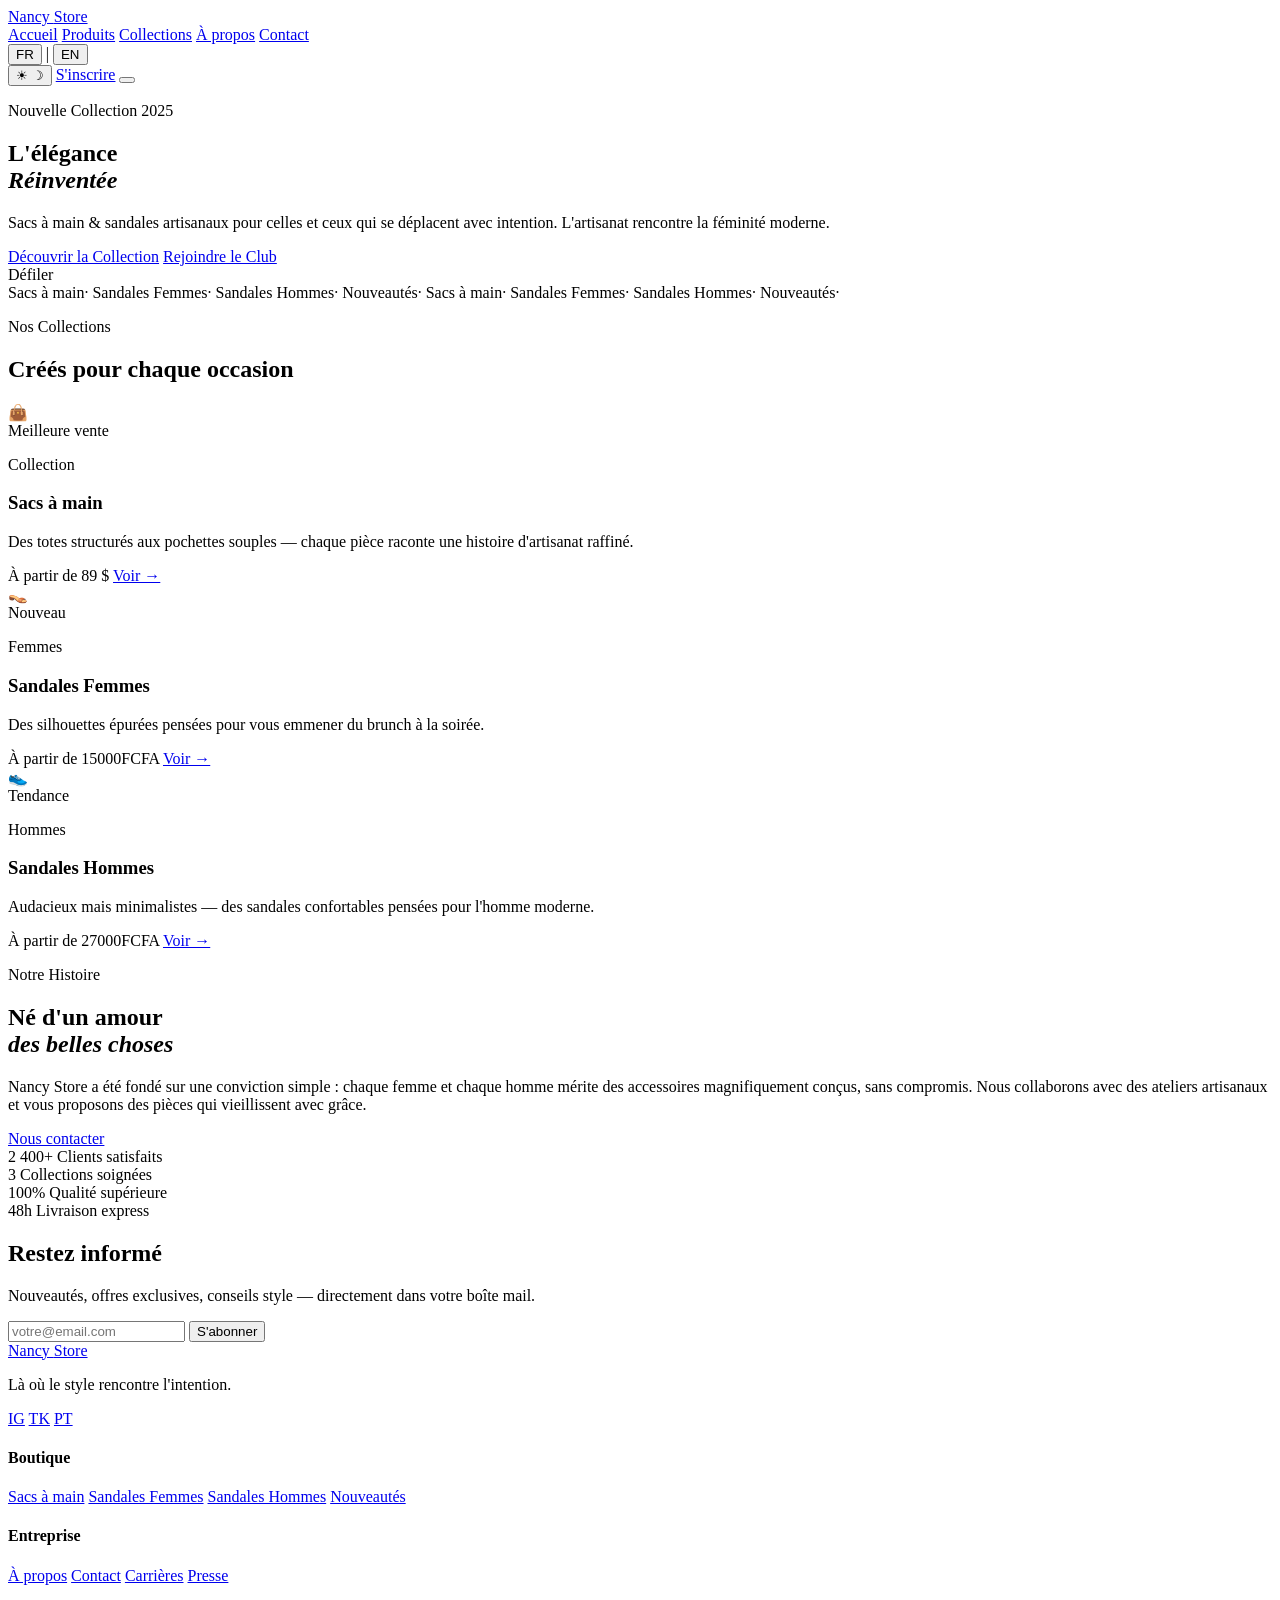
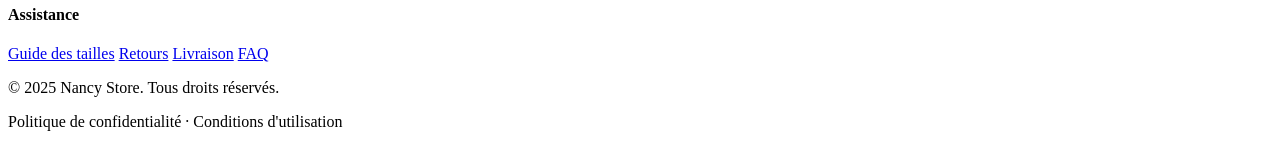
==== index.html @ c0d3f036 "Add files via upload" ====
<!DOCTYPE html>
<html lang="fr" data-theme="light">
<head>
  <meta charset="UTF-8" />
  <meta name="viewport" content="width=device-width, initial-scale=1.0"/>
  <title>Nancy Store — L'élégance Réinventée</title>
  <link rel="stylesheet" href="style.css"/>
  <link rel="preconnect" href="https://fonts.googleapis.com"/>
  <link href="https://fonts.googleapis.com/css2?family=Cormorant+Garamond:ital,wght@0,300;0,400;0,600;1,300;1,400&family=DM+Sans:wght@300;400;500&display=swap" rel="stylesheet"/>
</head>
<body>

<!-- ══════════════ HEADER ══════════════ -->
<header class="header" id="header">
  <div class="header-inner">
    <a href="index.html" class="logo">Nancy <span>Store</span></a>
    <nav class="nav" id="nav">
      <a href="index.html"    class="nav-link active" data-fr="Accueil"     data-en="Home">Accueil</a>
      <a href="products.html" class="nav-link"        data-fr="Produits"    data-en="Products">Produits</a>
      <a href="#collections"  class="nav-link"        data-fr="Collections" data-en="Collections">Collections</a>
      <a href="#about"        class="nav-link"        data-fr="À propos"    data-en="About">À propos</a>
      <a href="contact.html"  class="nav-link"        data-fr="Contact"     data-en="Contact">Contact</a>
    </nav>
    <div class="header-actions">
      <div class="lang-switch">
        <button class="lang-btn" data-lang="fr">FR</button>
        <span class="lang-sep">|</span>
        <button class="lang-btn" data-lang="en">EN</button>
      </div>
      <button class="theme-toggle" id="themeToggle" aria-label="Toggle theme">
        <span class="icon-sun">☀</span>
        <span class="icon-moon">☽</span>
      </button>
      <a href="signup.html" class="btn-header" data-fr="S'inscrire" data-en="Sign Up">S'inscrire</a>
      <button class="hamburger" id="hamburger" aria-label="Menu">
        <span></span><span></span><span></span>
      </button>
    </div>
  </div>
</header>

<!-- ══════════════ HERO ══════════════ -->
<section class="hero">
  <div class="hero-bg">
    <div class="hero-shape shape-1"></div>
    <div class="hero-shape shape-2"></div>
    <div class="hero-grain"></div>
  </div>
  <div class="hero-content">
    <p class="hero-eyebrow" data-fr="Nouvelle Collection 2025" data-en="New Collection 2025">Nouvelle Collection 2025</p>
    <h1 class="hero-title">
      <span data-fr="L'élégance" data-en="Elegance">L'élégance</span><br/>
      <em data-fr="Réinventée" data-en="Redefined">Réinventée</em>
    </h1>
    <p class="hero-subtitle"
       data-fr="Sacs à main &amp; sandales artisanaux pour celles et ceux qui se déplacent avec intention. L'artisanat rencontre la féminité moderne."
       data-en="Curated handbags &amp; sandals for those who move with intention. Where craftsmanship meets modern femininity.">
      Sacs à main &amp; sandales artisanaux pour celles et ceux qui se déplacent avec intention. L'artisanat rencontre la féminité moderne.
    </p>
    <div class="hero-cta">
      <a href="#collections" class="btn-primary" data-fr="Découvrir la Collection" data-en="Discover Collection">Découvrir la Collection</a>
      <a href="signup.html"  class="btn-ghost"   data-fr="Rejoindre le Club"       data-en="Join the Club">Rejoindre le Club</a>
    </div>
  </div>
  <div class="hero-scroll">
    <span data-fr="Défiler" data-en="Scroll">Défiler</span>
    <div class="scroll-line"></div>
  </div>
</section>

<!-- ══════════════ MARQUEE ══════════════ -->
<div class="marquee-wrap">
  <div class="marquee-track">
    <span data-fr="Sacs à main"     data-en="Handbags">Sacs à main</span><span class="dot">·</span>
    <span data-fr="Sandales Femmes" data-en="Women's Sandals">Sandales Femmes</span><span class="dot">·</span>
    <span data-fr="Sandales Hommes" data-en="Men's Sandals">Sandales Hommes</span><span class="dot">·</span>
    <span data-fr="Nouveautés"      data-en="New Arrivals">Nouveautés</span><span class="dot">·</span>
    <span data-fr="Sacs à main"     data-en="Handbags">Sacs à main</span><span class="dot">·</span>
    <span data-fr="Sandales Femmes" data-en="Women's Sandals">Sandales Femmes</span><span class="dot">·</span>
    <span data-fr="Sandales Hommes" data-en="Men's Sandals">Sandales Hommes</span><span class="dot">·</span>
    <span data-fr="Nouveautés"      data-en="New Arrivals">Nouveautés</span><span class="dot">·</span>
  </div>
</div>

<!-- ══════════════ COLLECTIONS ══════════════ -->
<section class="collections" id="collections">
  <div class="container">
    <div class="section-header">
      <p class="section-label" data-fr="Nos Collections" data-en="Our Collections">Nos Collections</p>
      <h2 class="section-title" data-fr="Créés pour chaque occasion" data-en="Crafted for Every Occasion">Créés pour chaque occasion</h2>
    </div>

    <div class="collection-grid">

      <!-- Handbags -->
      <article class="collection-card card-large">
        <div class="card-image">
          <div class="card-placeholder handbags-bg">
            <div class="placeholder-icon">👜</div>
          </div>
          <div class="card-overlay">
            <span class="card-badge" data-fr="Meilleure vente" data-en="Best Seller">Meilleure vente</span>
          </div>
        </div>
        <div class="card-body">
          <p class="card-category" data-fr="Collection" data-en="Collection">Collection</p>
          <h3 class="card-title"   data-fr="Sacs à main"  data-en="Handbags">Sacs à main</h3>
          <p class="card-desc"
             data-fr="Des totes structurés aux pochettes souples — chaque pièce raconte une histoire d'artisanat raffiné."
             data-en="From structured totes to supple clutches — every piece tells a story of refined craft.">
            Des totes structurés aux pochettes souples — chaque pièce raconte une histoire d'artisanat raffiné.
          </p>
          <div class="card-footer">
            <span class="card-price" data-fr="À partir de 89 $" data-en="From $89">À partir de 18000FCFA</span>
            <a href="products.html?cat=sacs" class="btn-card" data-fr="Voir →" data-en="Shop Now →">Voir →</a>
          </div>
        </div>
      </article>

      <!-- Women's Sandals -->
      <article class="collection-card card-medium">
        <div class="card-image">
          <div class="card-placeholder sandals-women-bg">
            <div class="placeholder-icon">👡</div>
          </div>
          <div class="card-overlay">
            <span class="card-badge" data-fr="Nouveau" data-en="New In">Nouveau</span>
          </div>
        </div>
        <div class="card-body">
          <p class="card-category" data-fr="Femmes" data-en="Women">Femmes</p>
          <h3 class="card-title"   data-fr="Sandales Femmes" data-en="Women's Sandals">Sandales Femmes</h3>
          <p class="card-desc"
             data-fr="Des silhouettes épurées pensées pour vous emmener du brunch à la soirée."
             data-en="Elevated silhouettes designed to carry you from brunch to evening.">
            Des silhouettes épurées pensées pour vous emmener du brunch à la soirée.
          </p>
          <div class="card-footer">
            <span class="card-price" data-fr="À partir de 15000FCFA" data-en="From $65">À partir de 15000FCFA</span>
            <a href="products.html?cat=sandales-femmes" class="btn-card" data-fr="Voir →" data-en="Shop Now →">Voir →</a>
          </div>
        </div>
      </article>

      <!-- Men's Sandals -->
      <article class="collection-card card-medium">
        <div class="card-image">
          <div class="card-placeholder sandals-men-bg">
            <div class="placeholder-icon">👟</div>
          </div>
          <div class="card-overlay">
            <span class="card-badge" data-fr="Tendance" data-en="Trending">Tendance</span>
          </div>
        </div>
        <div class="card-body">
          <p class="card-category" data-fr="Hommes" data-en="Men">Hommes</p>
          <h3 class="card-title"   data-fr="Sandales Hommes" data-en="Men's Sandals">Sandales Hommes</h3>
          <p class="card-desc"
             data-fr="Audacieux mais minimalistes — des sandales confortables pensées pour l'homme moderne."
             data-en="Bold yet minimal — comfort-first sandals built for the modern man.">
            Audacieux mais minimalistes — des sandales confortables pensées pour l'homme moderne.
          </p>
          <div class="card-footer">
            <span class="card-price" data-fr="À partir de 27000FCFA" data-en="From $72">À partir de 27000FCFA</span>
            <a href="products.html?cat=sandales-hommes" class="btn-card" data-fr="Voir →" data-en="Shop Now →">Voir →</a>
          </div>
        </div>
      </article>

    </div>
  </div>
</section>

<!-- ══════════════ ABOUT STRIP ══════════════ -->
<section class="about-strip" id="about">
  <div class="container about-inner">
    <div class="about-text">
      <p class="section-label" data-fr="Notre Histoire" data-en="Our Story">Notre Histoire</p>
      <h2 class="section-title">
        <span data-fr="Né d'un amour"    data-en="Born from a Love">Né d'un amour</span><br/>
        <em  data-fr="des belles choses" data-en="of Beautiful Things">des belles choses</em>
      </h2>
      <p class="about-para"
         data-fr="Nancy Store a été fondé sur une conviction simple : chaque femme et chaque homme mérite des accessoires magnifiquement conçus, sans compromis. Nous collaborons avec des ateliers artisanaux et vous proposons des pièces qui vieillissent avec grâce."
         data-en="Nancy Store was founded on a simple belief: every woman and man deserves access to beautifully crafted accessories without compromise. We source from artisan workshops and bring you pieces that age with grace.">
        Nancy Store a été fondé sur une conviction simple : chaque femme et chaque homme mérite des accessoires magnifiquement conçus, sans compromis. Nous collaborons avec des ateliers artisanaux et vous proposons des pièces qui vieillissent avec grâce.
      </p>
      <a href="contact.html" class="btn-primary" data-fr="Nous contacter" data-en="Get in Touch">Nous contacter</a>
    </div>
    <div class="about-stats">
      <div class="stat">
        <span class="stat-number">2 400+</span>
        <span class="stat-label" data-fr="Clients satisfaits"   data-en="Happy Clients">Clients satisfaits</span>
      </div>
      <div class="stat">
        <span class="stat-number">3</span>
        <span class="stat-label" data-fr="Collections soignées" data-en="Curated Collections">Collections soignées</span>
      </div>
      <div class="stat">
        <span class="stat-number">100%</span>
        <span class="stat-label" data-fr="Qualité supérieure"       data-en="Superior Quality">Qualité supérieure</span>
      </div>
      <div class="stat">
        <span class="stat-number">48h</span>
        <span class="stat-label" data-fr="Livraison express"    data-en="Express Delivery">Livraison express</span>
      </div>
    </div>
  </div>
</section>

<!-- ══════════════ NEWSLETTER ══════════════ -->
<section class="newsletter">
  <div class="container newsletter-inner">
    <div class="newsletter-text">
      <h2 data-fr="Restez informé" data-en="Stay in the Loop">Restez informé</h2>
      <p  data-fr="Nouveautés, offres exclusives, conseils style — directement dans votre boîte mail."
          data-en="New drops, exclusive offers, and style notes — delivered to your inbox.">
        Nouveautés, offres exclusives, conseils style — directement dans votre boîte mail.
      </p>
    </div>
    <form class="newsletter-form" id="newsletter-form" onsubmit="return false;">
      <input type="email"
             class="newsletter-input"
             aria-label="Email"
             data-placeholder-fr="votre@email.com"
             data-placeholder-en="your@email.com"
             placeholder="votre@email.com"/>
      <button type="submit" class="btn-primary" data-fr="S'abonner" data-en="Subscribe">S'abonner</button>
    </form>
  </div>
</section>

<!-- ══════════════ FOOTER ══════════════ -->
<footer class="footer">
  <div class="container footer-inner">
    <div class="footer-brand">
      <a href="index.html" class="logo">Nancy <span>Store</span></a>
      <p data-fr="Là où le style rencontre l'intention." data-en="Where style meets intention.">Là où le style rencontre l'intention.</p>
      <div class="social-links">
        <a href="#" class="social-link" aria-label="Instagram">IG</a>
        <a href="#" class="social-link" aria-label="TikTok">TK</a>
        <a href="#" class="social-link" aria-label="Pinterest">PT</a>
      </div>
    </div>
    <div class="footer-nav">
      <h4 data-fr="Boutique"    data-en="Shop">Boutique</h4>
      <a href="#" data-fr="Sacs à main"     data-en="Handbags">Sacs à main</a>
      <a href="#" data-fr="Sandales Femmes" data-en="Women's Sandals">Sandales Femmes</a>
      <a href="#" data-fr="Sandales Hommes" data-en="Men's Sandals">Sandales Hommes</a>
      <a href="#" data-fr="Nouveautés"      data-en="New Arrivals">Nouveautés</a>
    </div>
    <div class="footer-nav">
      <h4 data-fr="Entreprise" data-en="Company">Entreprise</h4>
      <a href="#"            data-fr="À propos"  data-en="About Us">À propos</a>
      <a href="contact.html" data-fr="Contact"   data-en="Contact">Contact</a>
      <a href="#"            data-fr="Carrières" data-en="Careers">Carrières</a>
      <a href="#"            data-fr="Presse"    data-en="Press">Presse</a>
    </div>
    <div class="footer-nav">
      <h4 data-fr="Assistance" data-en="Support">Assistance</h4>
      <a href="#" data-fr="Guide des tailles" data-en="Size Guide">Guide des tailles</a>
      <a href="#" data-fr="Retours"           data-en="Returns">Retours</a>
      <a href="#" data-fr="Livraison"         data-en="Shipping">Livraison</a>
      <a href="#" data-fr="FAQ"               data-en="FAQ">FAQ</a>
    </div>
  </div>
  <div class="footer-bottom">
    <p data-fr="© 2025 Nancy Store. Tous droits réservés."  data-en="© 2025 Nancy Store. All rights reserved.">© 2025 Nancy Store. Tous droits réservés.</p>
    <p data-fr="Politique de confidentialité · Conditions d'utilisation" data-en="Privacy Policy · Terms of Use">Politique de confidentialité · Conditions d'utilisation</p>
  </div>
</footer>

<script src="script.js"></script>
</body>
</html>
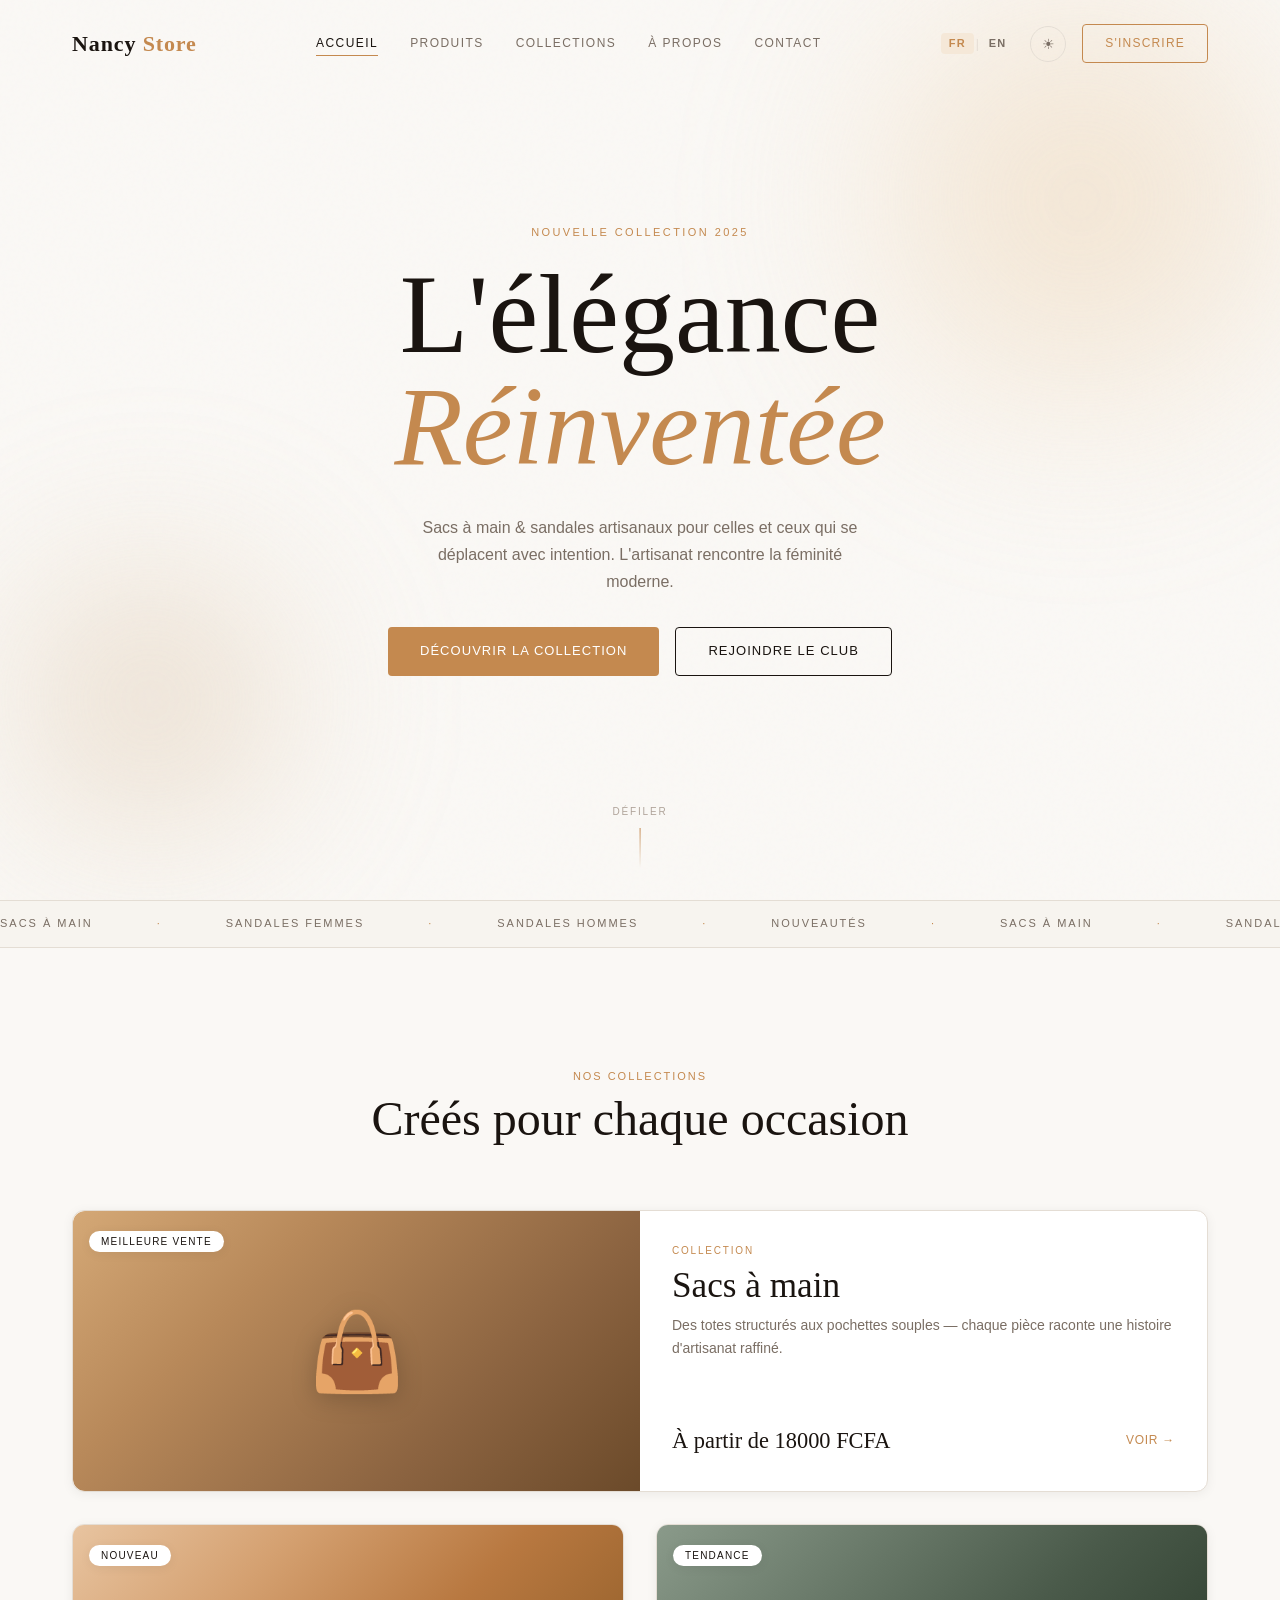
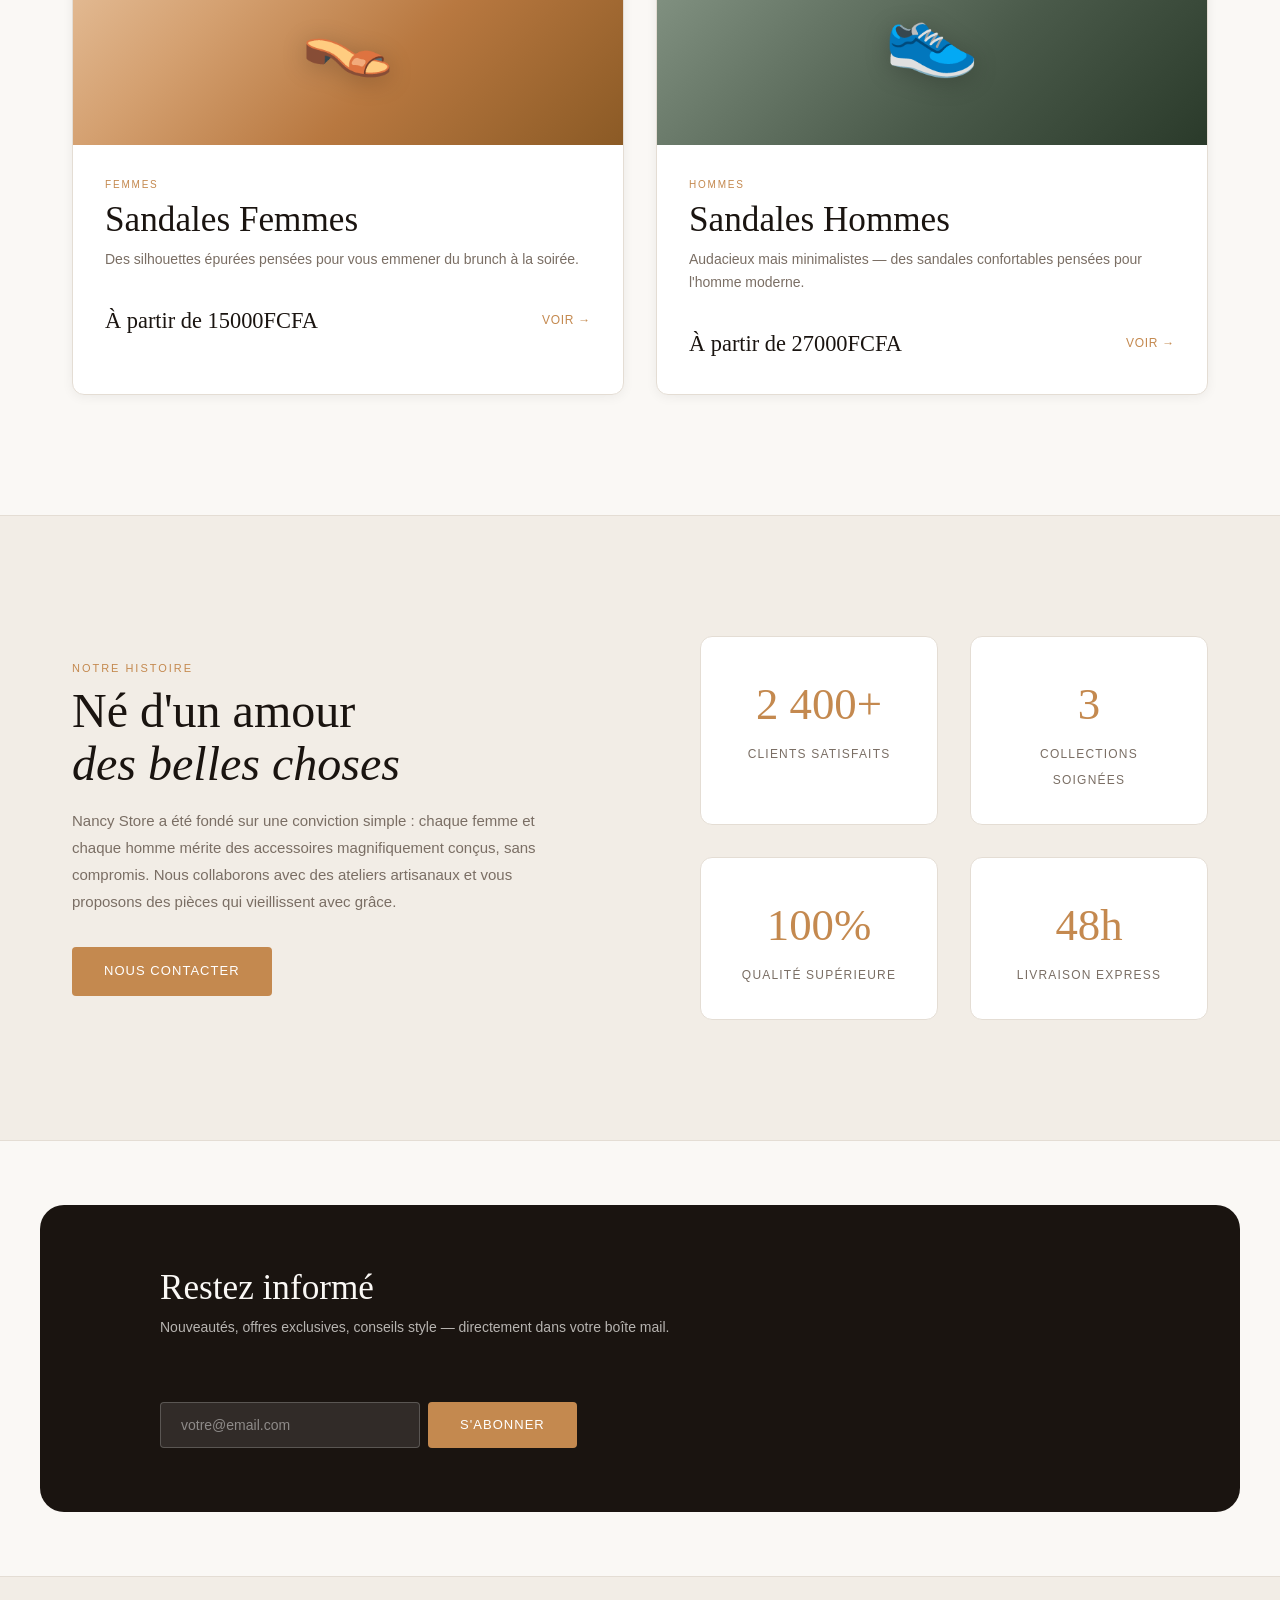
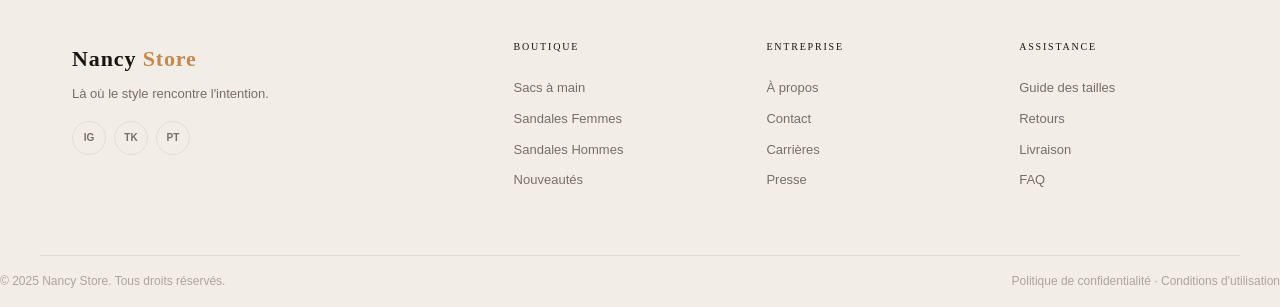
==== commit 388051d7: "Update index.html" ====
--- a/index.html
+++ b/index.html
@@ -111,7 +111,7 @@
             Des totes structurés aux pochettes souples — chaque pièce raconte une histoire d'artisanat raffiné.
           </p>
           <div class="card-footer">
-            <span class="card-price" data-fr="À partir de 89 $" data-en="From $89">À partir de 18000FCFA</span>
+            <span class="card-price" data-fr="À partir de 18000 FCFA" data-en="From FCFA 18000">À partir de 18000FCFA</span>
             <a href="products.html?cat=sacs" class="btn-card" data-fr="Voir →" data-en="Shop Now →">Voir →</a>
           </div>
         </div>
@@ -136,7 +136,7 @@
             Des silhouettes épurées pensées pour vous emmener du brunch à la soirée.
           </p>
           <div class="card-footer">
-            <span class="card-price" data-fr="À partir de 15000FCFA" data-en="From $65">À partir de 15000FCFA</span>
+            <span class="card-price" data-fr="À partir de 15000FCFA" data-en="From FCFA 15000">À partir de 15000FCFA</span>
             <a href="products.html?cat=sandales-femmes" class="btn-card" data-fr="Voir →" data-en="Shop Now →">Voir →</a>
           </div>
         </div>
@@ -161,7 +161,8 @@
             Audacieux mais minimalistes — des sandales confortables pensées pour l'homme moderne.
           </p>
           <div class="card-footer">
-            <span class="card-price" data-fr="À partir de 27000FCFA" data-en="From $72">À partir de 27000FCFA</span>
+            <span class="card-price" data-fr="À partir de 27000FCFA" data-en="From FCFA18000
+              ">À partir de 27000FCFA</span>
             <a href="products.html?cat=sandales-hommes" class="btn-card" data-fr="Voir →" data-en="Shop Now →">Voir →</a>
           </div>
         </div>
--- a/style.css
+++ b/style.css
@@ -0,0 +1,784 @@
+/* ═══════════════════════════════════════════════════
+   NANCY STORE — Design System
+   Fonts: Cormorant Garamond (display) + DM Sans (body)
+   ═══════════════════════════════════════════════════ */
+
+/* ── CSS Variables / Design Tokens ── */
+:root {
+  /* Light Mode */
+  --bg:           #faf8f5;
+  --bg-alt:       #f2ede6;
+  --surface:      #ffffff;
+  --surface-2:    #f7f4ef;
+  --border:       #e4ddd4;
+  --text:         #1a1410;
+  --text-muted:   #7a6e64;
+  --text-light:   #b0a49a;
+  --accent:       #c4894f;
+  --accent-hover: #a8723d;
+  --accent-soft:  #f5e8d8;
+  --shadow-sm:    0 2px 12px rgba(0,0,0,.06);
+  --shadow-md:    0 8px 32px rgba(0,0,0,.10);
+  --shadow-lg:    0 20px 60px rgba(0,0,0,.12);
+
+  /* Typography */
+  --font-display: 'Cormorant Garamond', Georgia, serif;
+  --font-body:    'DM Sans', -apple-system, sans-serif;
+
+  /* Spacing */
+  --space-xs: 4px;
+  --space-sm: 8px;
+  --space-md: 16px;
+  --space-lg: 32px;
+  --space-xl: 64px;
+  --space-2xl:120px;
+
+  /* Layout */
+  --max-w: 1200px;
+  --radius-sm: 4px;
+  --radius-md: 12px;
+  --radius-lg: 24px;
+
+  /* Transitions */
+  --t-fast: 180ms ease;
+  --t-med:  320ms ease;
+  --t-slow: 500ms ease;
+}
+
+[data-theme="dark"] {
+  --bg:           #0f0c09;
+  --bg-alt:       #18150f;
+  --surface:      #1e1a14;
+  --surface-2:    #252018;
+  --border:       #2e2820;
+  --text:         #f0ebe3;
+  --text-muted:   #9a8f84;
+  --text-light:   #5a5048;
+  --accent:       #d4995f;
+  --accent-hover: #e0a870;
+  --accent-soft:  #2a1f12;
+  --shadow-sm:    0 2px 12px rgba(0,0,0,.3);
+  --shadow-md:    0 8px 32px rgba(0,0,0,.4);
+  --shadow-lg:    0 20px 60px rgba(0,0,0,.5);
+}
+
+/* ── Reset & Base ── */
+*, *::before, *::after { box-sizing: border-box; margin: 0; padding: 0; }
+html { scroll-behavior: smooth; }
+body {
+  font-family: var(--font-body);
+  background: var(--bg);
+  color: var(--text);
+  font-size: 16px;
+  line-height: 1.6;
+  transition: background var(--t-med), color var(--t-med);
+  overflow-x: hidden;
+}
+img { max-width: 100%; display: block; }
+a { text-decoration: none; color: inherit; }
+button { cursor: pointer; font-family: var(--font-body); border: none; background: none; }
+
+/* ── Container ── */
+.container {
+  max-width: var(--max-w);
+  margin: 0 auto;
+  padding: 0 var(--space-lg);
+}
+@media (max-width: 640px) { .container { padding: 0 var(--space-md); } }
+
+/* ═══════════════════════════════════════
+   TYPOGRAPHY
+   ═══════════════════════════════════════ */
+h1,h2,h3,h4 { font-family: var(--font-display); line-height: 1.1; font-weight: 400; }
+em { font-style: italic; }
+
+.section-label {
+  font-family: var(--font-body);
+  font-size: 11px;
+  font-weight: 500;
+  letter-spacing: .18em;
+  text-transform: uppercase;
+  color: var(--accent);
+  margin-bottom: var(--space-sm);
+  display: block;
+}
+.section-title {
+  font-family: var(--font-display);
+  font-size: clamp(2rem, 4vw, 3rem);
+  color: var(--text);
+  margin-bottom: var(--space-md);
+}
+.section-header {
+  text-align: center;
+  margin-bottom: var(--space-xl);
+}
+
+/* ═══════════════════════════════════════
+   BUTTONS
+   ═══════════════════════════════════════ */
+.btn-primary {
+  display: inline-flex;
+  align-items: center;
+  gap: 8px;
+  background: var(--accent);
+  color: #fff;
+  padding: 14px 32px;
+  font-size: 13px;
+  font-weight: 500;
+  letter-spacing: .08em;
+  text-transform: uppercase;
+  border-radius: var(--radius-sm);
+  transition: background var(--t-fast), transform var(--t-fast), box-shadow var(--t-fast);
+}
+.btn-primary:hover {
+  background: var(--accent-hover);
+  transform: translateY(-1px);
+  box-shadow: 0 6px 20px rgba(196,137,79,.35);
+}
+.btn-ghost {
+  display: inline-flex;
+  align-items: center;
+  padding: 13px 32px;
+  font-size: 13px;
+  font-weight: 500;
+  letter-spacing: .08em;
+  text-transform: uppercase;
+  border: 1.5px solid var(--text);
+  border-radius: var(--radius-sm);
+  color: var(--text);
+  transition: all var(--t-fast);
+}
+.btn-ghost:hover { background: var(--text); color: var(--bg); }
+.btn-full { width: 100%; justify-content: center; }
+.btn-card {
+  font-size: 12px;
+  font-weight: 500;
+  letter-spacing: .06em;
+  text-transform: uppercase;
+  color: var(--accent);
+  transition: color var(--t-fast), letter-spacing var(--t-fast);
+}
+.btn-card:hover { letter-spacing: .12em; }
+.btn-header {
+  font-size: 12px;
+  font-weight: 500;
+  letter-spacing: .1em;
+  text-transform: uppercase;
+  padding: 9px 22px;
+  border: 1.5px solid var(--accent);
+  border-radius: var(--radius-sm);
+  color: var(--accent);
+  transition: all var(--t-fast);
+}
+.btn-header:hover { background: var(--accent); color: #fff; }
+
+/* ═══════════════════════════════════════
+   LANGUAGE SWITCH
+   ═══════════════════════════════════════ */
+.lang-switch {
+  display: flex;
+  align-items: center;
+  gap: 2px;
+}
+.lang-sep {
+  color: var(--border);
+  font-size: 12px;
+  user-select: none;
+  line-height: 1;
+}
+.lang-btn {
+  font-family: var(--font-body);
+  font-size: 11px;
+  font-weight: 600;
+  letter-spacing: .1em;
+  padding: 5px 8px;
+  border-radius: var(--radius-sm);
+  color: var(--text-muted);
+  background: transparent;
+  border: none;
+  cursor: pointer;
+  transition: color var(--t-fast), background var(--t-fast);
+  line-height: 1;
+}
+.lang-btn:hover {
+  color: var(--accent);
+}
+.lang-btn.active {
+  color: var(--accent);
+  background: var(--accent-soft);
+  font-weight: 700;
+}
+
+/* ═══════════════════════════════════════
+   HEADER
+   ═══════════════════════════════════════ */
+.header {
+  position: fixed;
+  top: 0; left: 0; right: 0;
+  z-index: 1000;
+  padding: 0;
+  background: transparent;
+  transition: background var(--t-med), box-shadow var(--t-med), padding var(--t-med);
+}
+.header.scrolled {
+  background: var(--surface);
+  box-shadow: var(--shadow-sm);
+}
+.header-inner {
+  display: flex;
+  align-items: center;
+  justify-content: space-between;
+  max-width: var(--max-w);
+  margin: 0 auto;
+  padding: 24px var(--space-lg);
+  transition: padding var(--t-med);
+}
+.header.scrolled .header-inner { padding: 16px var(--space-lg); }
+
+.logo {
+  font-family: var(--font-display);
+  font-size: 22px;
+  font-weight: 600;
+  letter-spacing: .04em;
+  color: var(--text);
+}
+.logo span { color: var(--accent); }
+
+.nav { display: flex; gap: var(--space-lg); align-items: center; }
+.nav-link {
+  font-size: 12px;
+  font-weight: 500;
+  letter-spacing: .12em;
+  text-transform: uppercase;
+  color: var(--text-muted);
+  transition: color var(--t-fast);
+  position: relative;
+}
+.nav-link::after {
+  content: '';
+  position: absolute;
+  bottom: -3px; left: 0;
+  width: 0; height: 1.5px;
+  background: var(--accent);
+  transition: width var(--t-fast);
+}
+.nav-link:hover, .nav-link.active { color: var(--text); }
+.nav-link:hover::after, .nav-link.active::after { width: 100%; }
+
+.header-actions { display: flex; align-items: center; gap: var(--space-md); }
+
+.theme-toggle {
+  width: 36px; height: 36px;
+  border-radius: 50%;
+  border: 1.5px solid var(--border);
+  display: flex; align-items: center; justify-content: center;
+  font-size: 14px;
+  color: var(--text-muted);
+  transition: all var(--t-fast);
+}
+.theme-toggle:hover { border-color: var(--accent); color: var(--accent); }
+[data-theme="light"] .icon-moon { display: none; }
+[data-theme="dark"]  .icon-sun  { display: none; }
+
+.hamburger { display: none; flex-direction: column; gap: 5px; padding: 4px; }
+.hamburger span { display: block; width: 22px; height: 1.5px; background: var(--text); transition: all var(--t-fast); border-radius: 2px; }
+
+@media (max-width: 768px) {
+  .nav {
+    display: none;
+    position: fixed;
+    top: 0; left: 0; right: 0; bottom: 0;
+    background: var(--surface);
+    flex-direction: column;
+    justify-content: center;
+    align-items: center;
+    gap: var(--space-xl);
+    z-index: 999;
+  }
+  .nav.open { display: flex; }
+  .nav-link { font-size: 16px; letter-spacing: .2em; }
+  .hamburger { display: flex; z-index: 1001; }
+  .btn-header { display: none; }
+  .header-inner { padding: 18px var(--space-md); }
+  .lang-switch { gap: 1px; }
+  .lang-btn { padding: 4px 6px; font-size: 10px; }
+}
+
+/* ═══════════════════════════════════════
+   HERO
+   ═══════════════════════════════════════ */
+.hero {
+  min-height: 100vh;
+  display: flex;
+  align-items: center;
+  justify-content: center;
+  position: relative;
+  overflow: hidden;
+  padding: 120px var(--space-lg) var(--space-2xl);
+}
+.hero-bg { position: absolute; inset: 0; z-index: 0; }
+.hero-shape {
+  position: absolute;
+  border-radius: 50%;
+  filter: blur(80px);
+  opacity: .5;
+}
+.shape-1 {
+  width: 600px; height: 600px;
+  background: radial-gradient(circle, #e8c9a0 0%, transparent 70%);
+  top: -100px; right: -100px;
+}
+.shape-2 {
+  width: 400px; height: 400px;
+  background: radial-gradient(circle, #d4b896 0%, transparent 70%);
+  bottom: 0; left: -50px;
+}
+[data-theme="dark"] .shape-1 { background: radial-gradient(circle, #3a2510 0%, transparent 70%); opacity: .8; }
+[data-theme="dark"] .shape-2 { background: radial-gradient(circle, #2a1a08 0%, transparent 70%); opacity: .8; }
+
+.hero-grain {
+  position: absolute; inset: 0;
+  background-image: url("data:image/svg+xml,%3Csvg viewBox='0 0 256 256' xmlns='http://www.w3.org/2000/svg'%3E%3Cfilter id='n'%3E%3CfeTurbulence type='fractalNoise' baseFrequency='0.9' numOctaves='4'/%3E%3C/filter%3E%3Crect width='100%25' height='100%25' filter='url(%23n)' opacity='0.04'/%3E%3C/svg%3E");
+  opacity: .4;
+}
+.hero-content {
+  position: relative; z-index: 1;
+  text-align: center;
+  max-width: 700px;
+  animation: fadeUp .9s ease both;
+}
+.hero-eyebrow {
+  font-size: 11px;
+  font-weight: 500;
+  letter-spacing: .22em;
+  text-transform: uppercase;
+  color: var(--accent);
+  margin-bottom: var(--space-md);
+}
+.hero-title {
+  font-family: var(--font-display);
+  font-size: clamp(4rem, 10vw, 7rem);
+  font-weight: 300;
+  line-height: 1.0;
+  color: var(--text);
+  margin-bottom: var(--space-lg);
+}
+.hero-title em { font-weight: 300; color: var(--accent); }
+.hero-subtitle {
+  font-size: 16px;
+  color: var(--text-muted);
+  max-width: 460px;
+  margin: 0 auto var(--space-lg);
+  line-height: 1.7;
+}
+.hero-cta { display: flex; gap: var(--space-md); justify-content: center; flex-wrap: wrap; }
+.hero-scroll {
+  position: absolute;
+  bottom: var(--space-lg); left: 50%;
+  transform: translateX(-50%);
+  display: flex; flex-direction: column;
+  align-items: center; gap: 8px;
+  font-size: 10px; letter-spacing: .18em;
+  text-transform: uppercase;
+  color: var(--text-light);
+  z-index: 1;
+}
+.scroll-line {
+  width: 1px; height: 40px;
+  background: linear-gradient(to bottom, var(--accent), transparent);
+  animation: scrollPulse 2s ease infinite;
+}
+@keyframes scrollPulse { 0%,100% { opacity: .4; } 50% { opacity: 1; } }
+
+/* ═══════════════════════════════════════
+   MARQUEE
+   ═══════════════════════════════════════ */
+.marquee-wrap {
+  overflow: hidden;
+  border-top: 1px solid var(--border);
+  border-bottom: 1px solid var(--border);
+  padding: 14px 0;
+  background: var(--surface-2);
+}
+.marquee-track {
+  display: flex;
+  gap: var(--space-xl);
+  width: max-content;
+  animation: marqueeScroll 20s linear infinite;
+  font-size: 11px;
+  font-weight: 500;
+  letter-spacing: .18em;
+  text-transform: uppercase;
+  color: var(--text-muted);
+}
+.marquee-track .dot { color: var(--accent); }
+@keyframes marqueeScroll { from { transform: translateX(0); } to { transform: translateX(-50%); } }
+
+/* ═══════════════════════════════════════
+   COLLECTIONS
+   ═══════════════════════════════════════ */
+.collections { padding: var(--space-2xl) 0; }
+
+.collection-grid {
+  display: grid;
+  grid-template-columns: repeat(2, 1fr);
+  grid-template-rows: auto auto;
+  gap: var(--space-lg);
+}
+.card-large { grid-column: 1 / -1; display: grid; grid-template-columns: 1fr 1fr; }
+.card-large .card-image { border-radius: var(--radius-md) 0 0 var(--radius-md); }
+.card-large .card-body  { border-radius: 0 var(--radius-md) var(--radius-md) 0; }
+
+.collection-card {
+  background: var(--surface);
+  border-radius: var(--radius-md);
+  overflow: hidden;
+  box-shadow: var(--shadow-sm);
+  transition: transform var(--t-med), box-shadow var(--t-med);
+  border: 1px solid var(--border);
+}
+.collection-card:hover { transform: translateY(-4px); box-shadow: var(--shadow-md); }
+
+.card-image {
+  position: relative;
+  overflow: hidden;
+  min-height: 280px;
+}
+.card-medium .card-image { min-height: 220px; }
+
+.card-placeholder {
+  width: 100%; height: 100%;
+  min-height: inherit;
+  display: flex; align-items: center; justify-content: center;
+  transition: transform var(--t-slow);
+  position: relative;
+}
+.collection-card:hover .card-placeholder { transform: scale(1.04); }
+
+.handbags-bg       { background: linear-gradient(135deg, #d4a876 0%, #b8895a 30%, #8b6340 70%, #6b4a2a 100%); }
+.sandals-women-bg  { background: linear-gradient(135deg, #e8c4a0 0%, #d4a070 30%, #b87840 60%, #8b5a25 100%); }
+.sandals-men-bg    { background: linear-gradient(135deg, #8a9a8a 0%, #6a7a6a 30%, #4a5a4a 60%, #2a3a2a 100%); }
+.placeholder-icon  { font-size: clamp(3rem, 6vw, 5rem); filter: drop-shadow(0 4px 12px rgba(0,0,0,.2)); }
+
+.card-overlay { position: absolute; top: var(--space-md); left: var(--space-md); }
+.card-badge {
+  background: var(--surface);
+  color: var(--text);
+  font-size: 10px;
+  font-weight: 500;
+  letter-spacing: .12em;
+  text-transform: uppercase;
+  padding: 5px 12px;
+  border-radius: 100px;
+  box-shadow: var(--shadow-sm);
+}
+.card-body { padding: var(--space-lg); display: flex; flex-direction: column; justify-content: center; }
+.card-category {
+  font-size: 10px;
+  font-weight: 500;
+  letter-spacing: .18em;
+  text-transform: uppercase;
+  color: var(--accent);
+  margin-bottom: var(--space-sm);
+}
+.card-title {
+  font-family: var(--font-display);
+  font-size: clamp(1.6rem, 3vw, 2.2rem);
+  margin-bottom: var(--space-sm);
+  color: var(--text);
+}
+.card-desc { font-size: 14px; color: var(--text-muted); line-height: 1.65; margin-bottom: var(--space-lg); }
+.card-footer { display: flex; align-items: center; justify-content: space-between; margin-top: auto; }
+.card-price { font-family: var(--font-display); font-size: 1.4rem; color: var(--text); }
+
+/* ═══════════════════════════════════════
+   ABOUT STRIP
+   ═══════════════════════════════════════ */
+.about-strip {
+  padding: var(--space-2xl) 0;
+  background: var(--bg-alt);
+  border-top: 1px solid var(--border);
+  border-bottom: 1px solid var(--border);
+}
+.about-inner { display: grid; grid-template-columns: 1fr 1fr; gap: var(--space-2xl); align-items: center; }
+.about-para { font-size: 15px; color: var(--text-muted); line-height: 1.8; margin-bottom: var(--space-lg); }
+.about-stats { display: grid; grid-template-columns: 1fr 1fr; gap: var(--space-lg); }
+.stat { text-align: center; padding: var(--space-lg); background: var(--surface); border-radius: var(--radius-md); border: 1px solid var(--border); }
+.stat-number { display: block; font-family: var(--font-display); font-size: clamp(2rem, 4vw, 2.8rem); color: var(--accent); }
+.stat-label  { font-size: 12px; font-weight: 500; letter-spacing: .1em; text-transform: uppercase; color: var(--text-muted); }
+
+/* ═══════════════════════════════════════
+   NEWSLETTER
+   ═══════════════════════════════════════ */
+.newsletter { padding: var(--space-xl) 0; }
+.newsletter-inner {
+  background: var(--text);
+  color: var(--bg);
+  border-radius: var(--radius-lg);
+  padding: var(--space-xl) var(--space-2xl);
+  display: flex; align-items: center; justify-content: space-between; gap: var(--space-xl);
+  flex-wrap: wrap;
+}
+.newsletter-text h2 { font-family: var(--font-display); font-size: clamp(1.6rem, 3vw, 2.2rem); color: var(--bg); margin-bottom: 8px; }
+.newsletter-text p  { font-size: 14px; opacity: .7; }
+.newsletter-form { display: flex; gap: var(--space-sm); flex-shrink: 0; }
+.newsletter-input {
+  padding: 14px 20px;
+  background: rgba(255,255,255,.1);
+  border: 1px solid rgba(255,255,255,.2);
+  border-radius: var(--radius-sm);
+  color: #fff;
+  font-family: var(--font-body);
+  font-size: 14px;
+  width: 260px;
+  transition: border-color var(--t-fast);
+}
+.newsletter-input::placeholder { color: rgba(255,255,255,.45); }
+.newsletter-input:focus { outline: none; border-color: var(--accent); }
+
+/* ═══════════════════════════════════════
+   FOOTER
+   ═══════════════════════════════════════ */
+.footer { background: var(--bg-alt); padding: var(--space-xl) 0 0; border-top: 1px solid var(--border); }
+.footer-inner { display: grid; grid-template-columns: 2fr 1fr 1fr 1fr; gap: var(--space-xl); padding-bottom: var(--space-xl); border-bottom: 1px solid var(--border); }
+.footer-brand p { font-size: 13px; color: var(--text-muted); margin: var(--space-sm) 0 var(--space-md); }
+.footer-nav h4  { font-size: 10px; font-weight: 500; letter-spacing: .18em; text-transform: uppercase; color: var(--text); margin-bottom: var(--space-md); }
+.footer-nav     { display: flex; flex-direction: column; gap: 10px; }
+.footer-nav a   { font-size: 13px; color: var(--text-muted); transition: color var(--t-fast); }
+.footer-nav a:hover { color: var(--accent); }
+.social-links { display: flex; gap: var(--space-sm); }
+.social-link {
+  width: 34px; height: 34px;
+  border: 1.5px solid var(--border);
+  border-radius: 50%;
+  display: flex; align-items: center; justify-content: center;
+  font-size: 10px; font-weight: 600;
+  color: var(--text-muted);
+  transition: all var(--t-fast);
+}
+.social-link:hover { border-color: var(--accent); color: var(--accent); }
+.footer-bottom {
+  display: flex; justify-content: space-between;
+  padding: var(--space-md) 0;
+  font-size: 12px;
+  color: var(--text-light);
+}
+.footer-mini {
+  text-align: center;
+  padding: var(--space-lg);
+  font-size: 12px;
+  color: var(--text-light);
+  border-top: 1px solid var(--border);
+}
+.footer-mini a { color: var(--accent); }
+
+/* ═══════════════════════════════════════
+   FORMS (Shared)
+   ═══════════════════════════════════════ */
+.form-group { display: flex; flex-direction: column; gap: 6px; }
+.form-label {
+  font-size: 12px; font-weight: 500;
+  letter-spacing: .08em; text-transform: uppercase;
+  color: var(--text-muted);
+}
+.form-input {
+  padding: 14px 18px;
+  background: var(--surface);
+  border: 1.5px solid var(--border);
+  border-radius: var(--radius-sm);
+  font-family: var(--font-body);
+  font-size: 15px;
+  color: var(--text);
+  transition: border-color var(--t-fast), box-shadow var(--t-fast);
+  width: 100%;
+}
+.form-input:focus { outline: none; border-color: var(--accent); box-shadow: 0 0 0 3px var(--accent-soft); }
+.form-input::placeholder { color: var(--text-light); }
+.form-select {
+  appearance: none;
+  background-image: url("data:image/svg+xml,%3Csvg xmlns='http://www.w3.org/2000/svg' viewBox='0 0 12 8'%3E%3Cpath d='M1 1l5 5 5-5' stroke='%23b0a49a' stroke-width='1.5' fill='none'/%3E%3C/svg%3E");
+  background-repeat: no-repeat;
+  background-position: right 16px center;
+  padding-right: 40px;
+}
+.form-textarea { resize: vertical; min-height: 120px; }
+.form-check { flex-direction: row; align-items: flex-start; gap: 10px; }
+.form-check input { width: 16px; height: 16px; margin-top: 2px; accent-color: var(--accent); flex-shrink: 0; }
+.form-check label { font-size: 13px; color: var(--text-muted); line-height: 1.5; }
+.form-check a { color: var(--accent); }
+.form-note { font-size: 12px; color: var(--text-light); text-align: center; margin-top: -8px; }
+.form-row  { display: grid; grid-template-columns: 1fr 1fr; gap: var(--space-md); }
+.input-wrapper { position: relative; }
+.toggle-pass {
+  position: absolute; right: 14px; top: 50%;
+  transform: translateY(-50%);
+  font-size: 16px; color: var(--text-light);
+  transition: color var(--t-fast);
+}
+.toggle-pass:hover { color: var(--accent); }
+
+/* ═══════════════════════════════════════
+   AUTH PAGE
+   ═══════════════════════════════════════ */
+.auth-page { min-height: 100vh; display: flex; flex-direction: column; }
+.auth-main {
+  flex: 1;
+  display: grid;
+  grid-template-columns: 1fr 1fr;
+  min-height: calc(100vh - 80px);
+  margin-top: 80px;
+}
+.auth-deco {
+  background: var(--bg-alt);
+  position: relative;
+  overflow: hidden;
+  display: flex; align-items: center; justify-content: center;
+  border-right: 1px solid var(--border);
+}
+.auth-deco-shape { position: absolute; border-radius: 50%; filter: blur(60px); }
+.auth-deco-shape.s1 {
+  width: 400px; height: 400px;
+  background: radial-gradient(circle, var(--accent-soft) 0%, transparent 70%);
+  top: -50px; right: -50px;
+}
+.auth-deco-shape.s2 {
+  width: 300px; height: 300px;
+  background: radial-gradient(circle, #d4c4b0 0%, transparent 70%);
+  bottom: -50px; left: -50px;
+}
+[data-theme="dark"] .auth-deco-shape.s1 { background: radial-gradient(circle, #3a2510 0%, transparent 70%); }
+[data-theme="dark"] .auth-deco-shape.s2 { background: radial-gradient(circle, #1a1008 0%, transparent 70%); }
+.auth-deco-text {
+  font-family: var(--font-display);
+  font-size: clamp(3rem, 6vw, 5rem);
+  font-weight: 300;
+  color: var(--border);
+  writing-mode: vertical-rl;
+  letter-spacing: .3em;
+  z-index: 1;
+  user-select: none;
+}
+.auth-card {
+  padding: var(--space-2xl) clamp(var(--space-lg), 5vw, var(--space-2xl));
+  display: flex; flex-direction: column; justify-content: center;
+  gap: var(--space-lg);
+  max-width: 520px; width: 100%;
+}
+.auth-card-header { margin-bottom: var(--space-md); }
+.auth-eyebrow   { margin-bottom: var(--space-sm); }
+.auth-title     { font-size: clamp(2.4rem, 5vw, 3.5rem); color: var(--text); line-height: 1.05; margin-bottom: var(--space-sm); }
+.auth-subtitle  { font-size: 15px; color: var(--text-muted); }
+.auth-form      { display: flex; flex-direction: column; gap: var(--space-md); }
+.auth-switch    { font-size: 13px; color: var(--text-muted); text-align: center; }
+.auth-switch a  { color: var(--accent); font-weight: 500; }
+.auth-divider   { text-align: center; position: relative; color: var(--text-light); font-size: 12px; letter-spacing: .08em; }
+.auth-divider::before { content: ''; position: absolute; left: 0; top: 50%; width: 100%; height: 1px; background: var(--border); }
+.auth-divider span { background: var(--bg); padding: 0 16px; position: relative; }
+.social-auth { display: grid; grid-template-columns: 1fr 1fr; gap: var(--space-md); }
+.social-btn {
+  padding: 12px;
+  border: 1.5px solid var(--border);
+  border-radius: var(--radius-sm);
+  font-size: 13px; font-weight: 500;
+  color: var(--text);
+  background: var(--surface);
+  transition: all var(--t-fast);
+}
+.social-btn:hover { border-color: var(--accent); color: var(--accent); }
+
+/* ═══════════════════════════════════════
+   PAGE HERO (Contact)
+   ═══════════════════════════════════════ */
+.page-hero {
+  padding: 160px var(--space-lg) var(--space-2xl);
+  position: relative; overflow: hidden; text-align: center;
+}
+.page-hero-bg  { position: absolute; inset: 0; z-index: 0; }
+.page-hero .container { position: relative; z-index: 1; }
+.page-hero-title { font-size: clamp(3rem, 7vw, 5rem); color: var(--text); margin-bottom: var(--space-md); }
+.page-hero-sub   { font-size: 16px; color: var(--text-muted); max-width: 500px; margin: 0 auto; line-height: 1.7; }
+
+/* ═══════════════════════════════════════
+   CONTACT PAGE
+   ═══════════════════════════════════════ */
+.contact-section { padding: var(--space-xl) 0 var(--space-2xl); }
+.contact-grid { display: grid; grid-template-columns: 1fr 2fr; gap: var(--space-2xl); align-items: start; }
+.contact-info { position: sticky; top: 100px; }
+.contact-info-title { font-family: var(--font-display); font-size: 2rem; margin-bottom: var(--space-xl); color: var(--text); }
+.info-item  { display: flex; gap: var(--space-md); margin-bottom: var(--space-xl); }
+.info-icon  { font-size: 22px; flex-shrink: 0; }
+.info-item h4 { font-size: 12px; font-weight: 500; letter-spacing: .1em; text-transform: uppercase; color: var(--text-muted); margin-bottom: 4px; }
+.info-item p  { font-size: 14px; color: var(--text); line-height: 1.7; }
+.info-social p { font-size: 12px; font-weight: 500; letter-spacing: .1em; text-transform: uppercase; color: var(--text-muted); margin-bottom: var(--space-sm); }
+.contact-form-wrap {
+  background: var(--surface);
+  border: 1px solid var(--border);
+  border-radius: var(--radius-lg);
+  padding: var(--space-xl);
+  box-shadow: var(--shadow-sm);
+}
+.contact-form { display: flex; flex-direction: column; gap: var(--space-md); }
+.form-success {
+  text-align: center;
+  padding: var(--space-2xl) var(--space-xl);
+  display: flex; flex-direction: column; align-items: center; gap: var(--space-md);
+}
+.success-icon {
+  width: 64px; height: 64px;
+  background: var(--accent); color: #fff;
+  border-radius: 50%;
+  display: flex; align-items: center; justify-content: center;
+  font-size: 24px;
+}
+.form-success h3 { font-family: var(--font-display); font-size: 2rem; color: var(--text); }
+.form-success p  { color: var(--text-muted); }
+
+/* ═══════════════════════════════════════
+   ANIMATIONS
+   ═══════════════════════════════════════ */
+@keyframes fadeUp {
+  from { opacity: 0; transform: translateY(24px); }
+  to   { opacity: 1; transform: translateY(0); }
+}
+.fadeUp { animation: fadeUp .7s ease both; }
+
+/* ═══════════════════════════════════════
+   RESPONSIVE
+   ═══════════════════════════════════════ */
+@media (max-width: 1024px) {
+  .footer-inner  { grid-template-columns: 1fr 1fr; gap: var(--space-lg); }
+  .about-inner   { grid-template-columns: 1fr; gap: var(--space-xl); }
+  .about-stats   { grid-template-columns: repeat(4,1fr); }
+  .newsletter-inner { flex-direction: column; text-align: center; padding: var(--space-xl); }
+  .newsletter-form  { width: 100%; justify-content: center; }
+  .newsletter-input { width: 100%; max-width: 320px; }
+  .contact-grid  { grid-template-columns: 1fr; }
+  .contact-info  { position: static; }
+}
+
+@media (max-width: 768px) {
+  :root { --space-2xl: 64px; }
+  .collection-grid { grid-template-columns: 1fr; }
+  .card-large { grid-column: 1; display: block; }
+  .card-large .card-image { border-radius: var(--radius-md) var(--radius-md) 0 0; }
+  .card-large .card-body  { border-radius: 0 0 var(--radius-md) var(--radius-md); }
+  .about-stats  { grid-template-columns: 1fr 1fr; }
+  .footer-inner { grid-template-columns: 1fr; gap: var(--space-lg); }
+  .footer-bottom { flex-direction: column; gap: 4px; align-items: center; text-align: center; }
+  .hero-title { font-size: clamp(3rem, 14vw, 5rem); }
+  .auth-main  { grid-template-columns: 1fr; }
+  .auth-deco  { display: none; }
+  .auth-card  { max-width: 100%; padding: var(--space-xl) var(--space-lg); }
+  .form-row   { grid-template-columns: 1fr; }
+  .contact-form-wrap { padding: var(--space-lg); }
+  .newsletter-form { flex-direction: column; align-items: center; }
+  .newsletter-input { max-width: 100%; width: 100%; }
+  .newsletter-inner { padding: var(--space-lg); border-radius: var(--radius-md); }
+}
+
+@media (max-width: 480px) {
+  .hero { padding-top: 100px; }
+  .hero-cta { flex-direction: column; align-items: center; }
+  .hero-cta .btn-primary,
+  .hero-cta .btn-ghost { width: 100%; justify-content: center; text-align: center; }
+}
